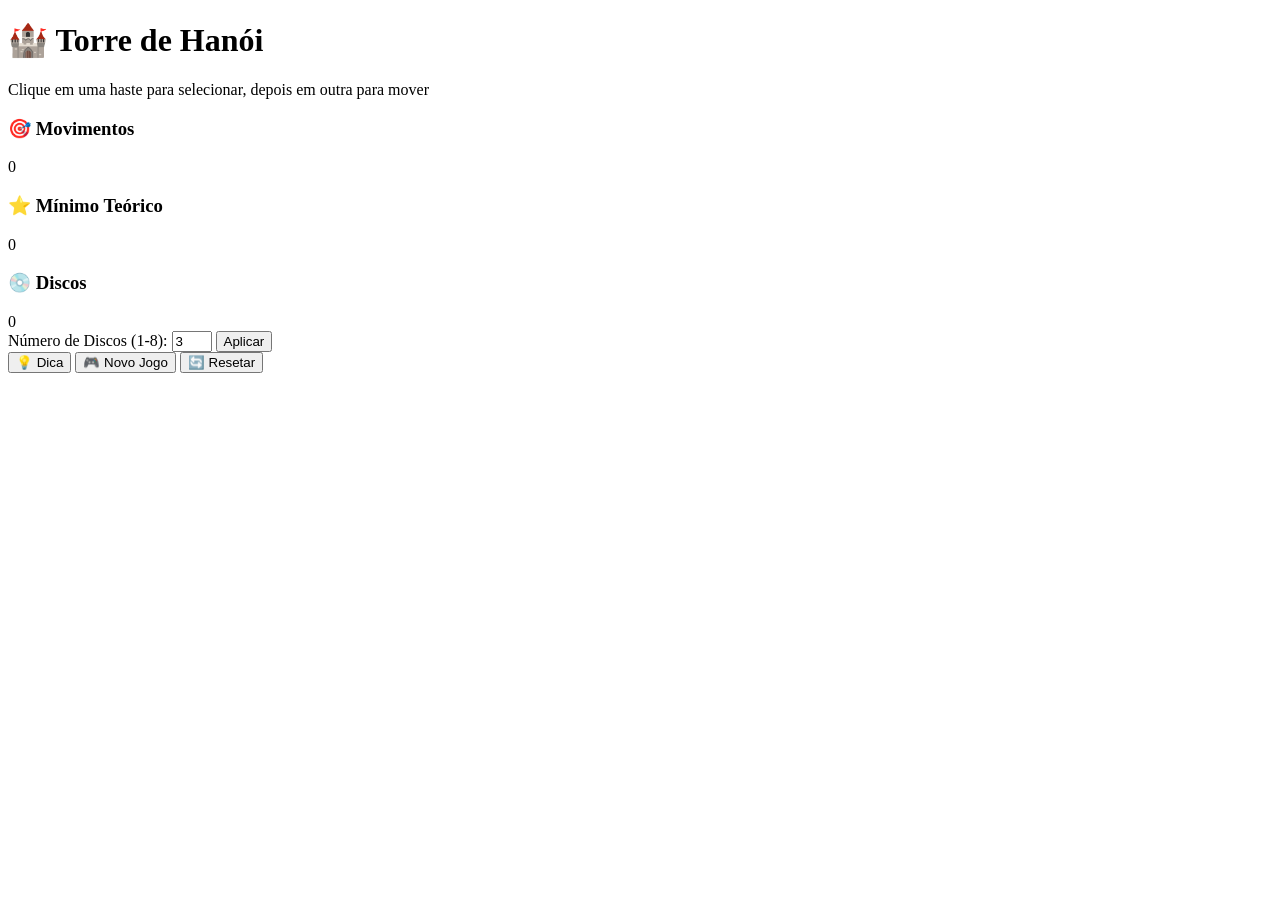
==== Torre de Hanói/PrototipoJSd/index.html @ 371239c7 "Create index.html" ====
<!DOCTYPE html>
<html lang="pt-br">
<head>
    <meta charset="UTF-8">
    <meta name="viewport" content="width=device-width, initial-scale=1.0">
    <title>Torre de Hanói - Jogo Interativo</title>
    <link rel="stylesheet" href="style.css">
</head>
<body>
    <div class="game-container">
        <h1>🏰 Torre de Hanói</h1>
        <div class="subtitle">Clique em uma haste para selecionar, depois em outra para mover</div>

        <div class="game-info">
            <div class="info-card">
                <h3>🎯 Movimentos</h3>
                <div class="value" id="moveCount">0</div>
            </div>
            <div class="info-card">
                <h3>⭐ Mínimo Teórico</h3>
                <div class="value" id="minMoves">0</div>
            </div>
            <div class="info-card">
                <h3>💿 Discos</h3>
                <div class="value" id="diskCount">0</div>
            </div>
        </div>

        <div class="disk-config">
            <div class="config-group">
                <label for="diskSelector">Número de Discos (1-8):</label>
                <input type="number" id="diskSelector" min="1" max="8" value="3">
                <button id="applyDiscsBtn" class="btn-apply">Aplicar</button>
            </div>
        </div>

        <div id="victoryArea"></div>

        <div class="hanoi-container" id="hanoiContainer">
            <!-- Hastes serão inseridas via JavaScript -->
        </div>

        <div class="controls">
            <button class="btn-hint" id="hintBtn">💡 Dica</button>
            <button class="btn-new" id="newGameBtn">🎮 Novo Jogo</button>
            <button class="btn-reset" id="resetGameBtn">🔄 Resetar</button>
        </div>

        <div id="messageArea" class="message-area"></div>
    </div>

    <script src="script.js"></script>
</body>
  </html>
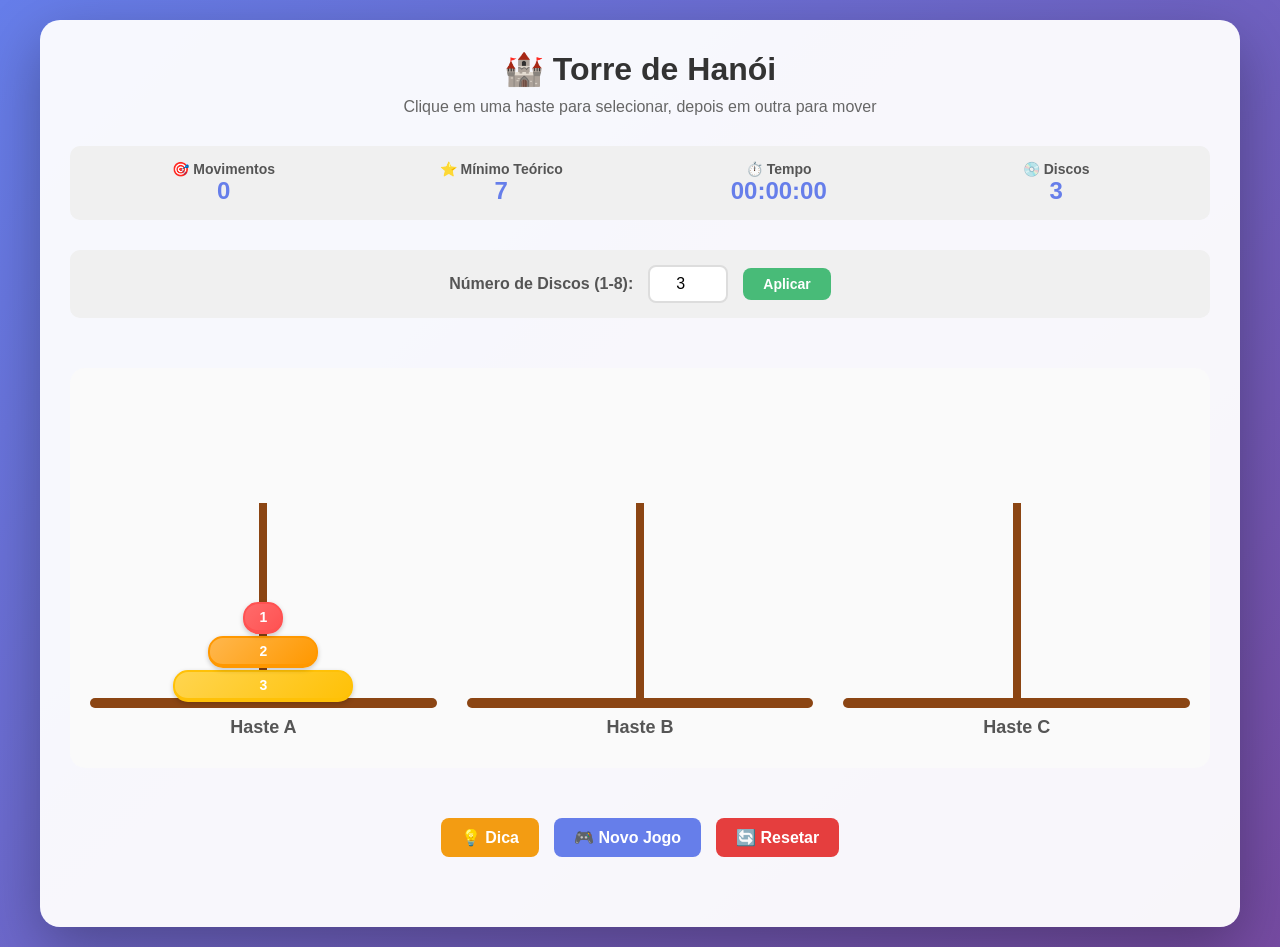
==== commit dd03ecdd: "Update index.html" ====
--- a/Torre de Hanói/PrototipoJSd/index.html
+++ b/Torre de Hanói/PrototipoJSd/index.html
@@ -12,18 +12,22 @@
         <div class="subtitle">Clique em uma haste para selecionar, depois em outra para mover</div>
 
         <div class="game-info">
-            <div class="info-card">
-                <h3>🎯 Movimentos</h3>
-                <div class="value" id="moveCount">0</div>
-            </div>
-            <div class="info-card">
-                <h3>⭐ Mínimo Teórico</h3>
-                <div class="value" id="minMoves">0</div>
-            </div>
-            <div class="info-card">
-                <h3>💿 Discos</h3>
-                <div class="value" id="diskCount">0</div>
-            </div>
+    <div class="info-card">
+        <h3>🎯 Movimentos</h3>
+        <div class="value" id="moveCount">0</div>
+    </div>
+    <div class="info-card">
+        <h3>⭐ Mínimo Teórico</h3>
+        <div class="value" id="minMoves">0</div>
+    </div>
+    <div class="info-card">
+        <h3>⏱️ Tempo</h3>
+        <div class="value" id="cronometro">00:00:00</div>
+    </div>
+    <div class="info-card">
+        <h3>💿 Discos</h3>
+        <div class="value" id="diskCount">0</div>
+    </div>
         </div>
 
         <div class="disk-config">
--- a/Torre de Hanói/PrototipoJSd/style.css
+++ b/Torre de Hanói/PrototipoJSd/style.css
@@ -0,0 +1,318 @@
+* {
+    margin: 0;
+    padding: 0;
+    box-sizing: border-box;
+}
+
+body {
+    font-family: 'Segoe UI', Tahoma, Geneva, Verdana, sans-serif;
+    background: linear-gradient(135deg, #667eea 0%, #764ba2 100%);
+    min-height: 100vh;
+    display: flex;
+    justify-content: center;
+    align-items: center;
+    padding: 20px;
+}
+
+.game-container {
+    background: rgba(255, 255, 255, 0.95);
+    border-radius: 20px;
+    padding: 30px;
+    box-shadow: 0 20px 60px rgba(0,0,0,0.3);
+    max-width: 1200px;
+    width: 100%;
+}
+
+h1 {
+    text-align: center;
+    color: #333;
+    margin-bottom: 10px;
+}
+
+.subtitle {
+    text-align: center;
+    color: #666;
+    margin-bottom: 30px;
+}
+
+.game-info {
+    display: flex;
+    justify-content: space-between;
+    align-items: center;
+    margin-bottom: 30px;
+    padding: 15px;
+    background: #f0f0f0;
+    border-radius: 10px;
+}
+
+.info-card {
+    text-align: center;
+    flex: 1;
+}
+
+.info-card h3 {
+    color: #555;
+    font-size: 14px;
+}
+
+.info-card .value {
+    font-size: 24px;
+    font-weight: bold;
+    color: #667eea;
+}
+
+.disk-config {
+    background: #f0f0f0;
+    padding: 15px;
+    border-radius: 10px;
+    margin-bottom: 20px;
+    text-align: center;
+}
+
+.config-group {
+    display: flex;
+    justify-content: center;
+    align-items: center;
+    gap: 15px;
+    flex-wrap: wrap;
+}
+
+.config-group label {
+    font-weight: bold;
+    color: #555;
+    font-size: 16px;
+}
+
+.config-group input {
+    padding: 8px 12px;
+    font-size: 16px;
+    border: 2px solid #ddd;
+    border-radius: 8px;
+    width: 80px;
+    text-align: center;
+}
+
+.config-group input:focus {
+    outline: none;
+    border-color: #667eea;
+}
+
+.btn-apply {
+    background: #48bb78;
+    color: white;
+    padding: 8px 20px;
+    font-size: 14px;
+}
+
+.btn-apply:hover {
+    background: #38a169;
+    transform: scale(1.05);
+}
+
+.victory-message {
+    text-align: center;
+    padding: 20px;
+    background: linear-gradient(135deg, #667eea, #764ba2);
+    color: white;
+    border-radius: 10px;
+    margin-bottom: 20px;
+    animation: pulse 0.5s ease;
+}
+
+@keyframes pulse {
+    0% { transform: scale(0.95); }
+    100% { transform: scale(1); }
+}
+
+.hanoi-container {
+    display: flex;
+    justify-content: space-around;
+    align-items: flex-end;
+    gap: 30px;
+    margin: 50px 0;
+    padding: 20px;
+    background: #fafafa;
+    border-radius: 15px;
+    min-height: 400px;
+    position: relative;
+}
+
+.peg {
+    flex: 1;
+    display: flex;
+    flex-direction: column;
+    align-items: center;
+    cursor: pointer;
+    transition: transform 0.2s;
+    position: relative;
+    height: 300px;
+}
+
+.peg:hover {
+    transform: translateY(-5px);
+}
+
+.peg.selected {
+    transform: translateY(-5px);
+}
+
+.peg.selected .peg-base {
+    box-shadow: 0 0 20px rgba(102, 126, 234, 0.8);
+}
+
+.peg-base {
+    width: 100%;
+    height: 10px;
+    background: #8B4513;
+    border-radius: 5px;
+    position: absolute;
+    bottom: 40px;
+    z-index: 1;
+}
+
+.peg-stick {
+    width: 8px;
+    height: 200px;
+    background: #8B4513;
+    position: absolute;
+    bottom: 45px;
+    z-index: 1;
+}
+
+.disks-container {
+    display: flex;
+    flex-direction: column-reverse;
+    align-items: center;
+    justify-content: flex-start;
+    position: absolute;
+    bottom: 45px;
+    width: 100%;
+    z-index: 2;
+}
+
+.disk {
+    height: 32px;
+    border-radius: 15px;
+    margin: 1px 0;
+    transition: all 0.3s ease;
+    box-shadow: 0 2px 5px rgba(0,0,0,0.2);
+    color: white;
+    display: flex;
+    align-items: center;
+    justify-content: center;
+    font-size: 14px;
+    font-weight: bold;
+    position: relative;
+    z-index: 2;
+}
+
+.disk:hover {
+    transform: scale(1.02);
+    filter: brightness(1.1);
+    box-shadow: 0 4px 10px rgba(0,0,0,0.3);
+}
+
+.peg-label {
+    position: absolute;
+    bottom: 10px;
+    font-weight: bold;
+    color: #555;
+    font-size: 18px;
+    z-index: 3;
+}
+
+.controls {
+    display: flex;
+    gap: 15px;
+    justify-content: center;
+    margin-top: 20px;
+}
+
+button {
+    padding: 10px 20px;
+    font-size: 16px;
+    border: none;
+    border-radius: 8px;
+    cursor: pointer;
+    transition: all 0.2s;
+    font-weight: bold;
+}
+
+.btn-hint {
+    background: #f39c12;
+    color: white;
+}
+
+.btn-hint:hover {
+    background: #e67e22;
+    transform: scale(1.05);
+}
+
+.btn-new {
+    background: #667eea;
+    color: white;
+}
+
+.btn-new:hover {
+    background: #5a67d8;
+    transform: scale(1.05);
+}
+
+.btn-reset {
+    background: #e53e3e;
+    color: white;
+}
+
+.btn-reset:hover {
+    background: #c53030;
+    transform: scale(1.05);
+}
+
+.message-area {
+    text-align: center;
+    margin-top: 20px;
+    padding: 10px;
+    border-radius: 8px;
+    font-weight: bold;
+}
+
+.error-message {
+    background: #fed7d7;
+    color: #c53030;
+}
+
+.success-message {
+    background: #c6f6d5;
+    color: #22543d;
+}
+
+.hint-message {
+    background: #fff3cd;
+    color: #856404;
+    border-left: 4px solid #f39c12;
+    animation: slideIn 0.3s ease;
+}
+
+@keyframes slideIn {
+    from {
+        opacity: 0;
+        transform: translateY(-10px);
+    }
+    to {
+        opacity: 1;
+        transform: translateY(0);
+    }
+}
+
+@media (max-width: 768px) {
+    .disk {
+        font-size: 10px;
+        height: 28px;
+    }
+    .hanoi-container {
+        gap: 15px;
+    }
+    .peg-label {
+        font-size: 14px;
+    }
+  }
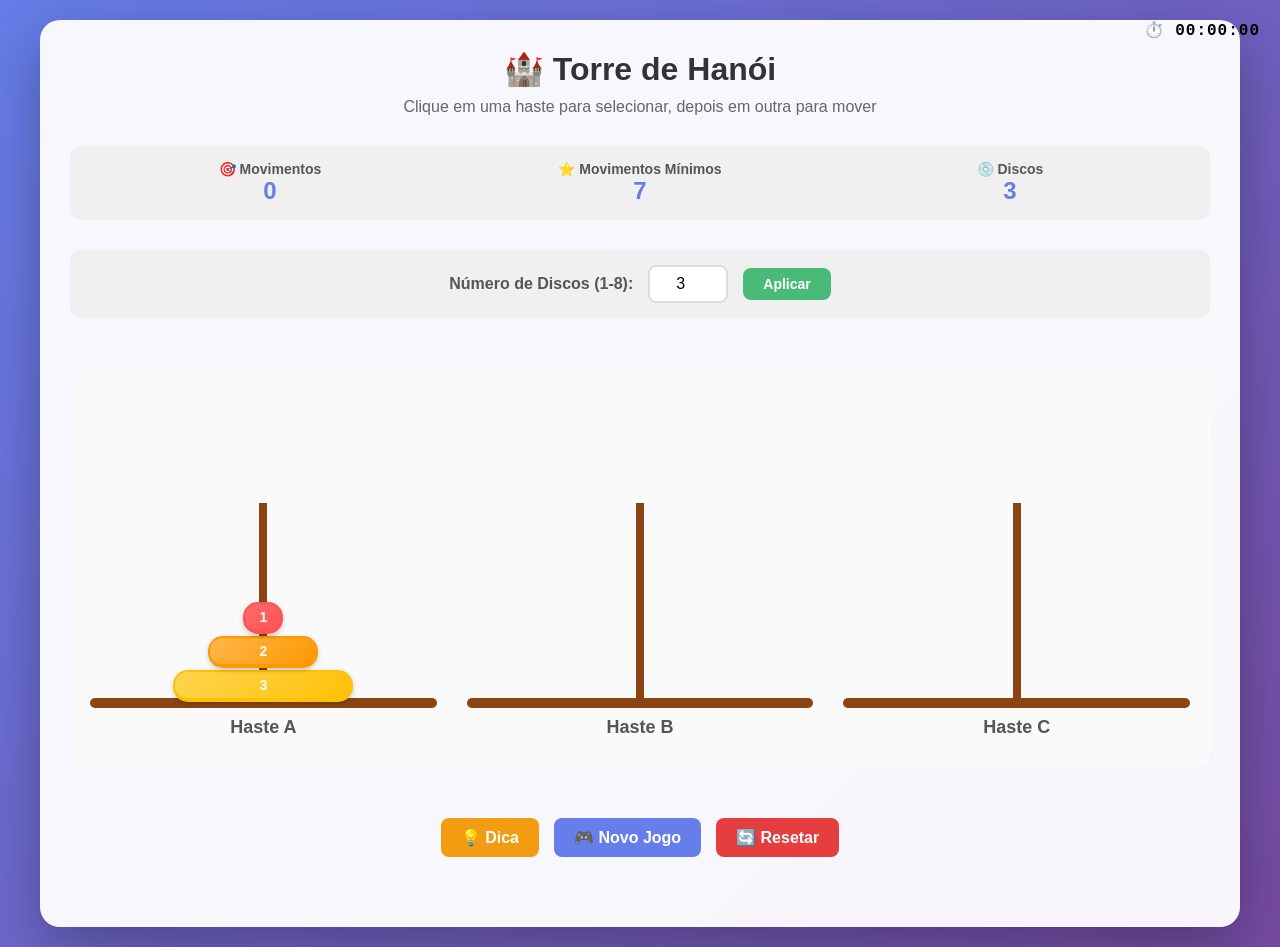
==== commit ab7325bc: "Update index.html" ====
--- a/Torre de Hanói/PrototipoJSd/index.html
+++ b/Torre de Hanói/PrototipoJSd/index.html
@@ -3,31 +3,28 @@
 <head>
     <meta charset="UTF-8">
     <meta name="viewport" content="width=device-width, initial-scale=1.0">
-    <title>Torre de Hanói - Jogo Interativo</title>
+    <title>Torre de Hanói - Dica Inteligente</title>
     <link rel="stylesheet" href="style.css">
 </head>
 <body>
     <div class="game-container">
         <h1>🏰 Torre de Hanói</h1>
+        <div class="timer-float" id="cronometro">00:00:00</div>
         <div class="subtitle">Clique em uma haste para selecionar, depois em outra para mover</div>
 
         <div class="game-info">
-    <div class="info-card">
-        <h3>🎯 Movimentos</h3>
-        <div class="value" id="moveCount">0</div>
-    </div>
-    <div class="info-card">
-        <h3>⭐ Mínimo Teórico</h3>
-        <div class="value" id="minMoves">0</div>
-    </div>
-    <div class="info-card">
-        <h3>⏱️ Tempo</h3>
-        <div class="value" id="cronometro">00:00:00</div>
-    </div>
-    <div class="info-card">
-        <h3>💿 Discos</h3>
-        <div class="value" id="diskCount">0</div>
-    </div>
+            <div class="info-card">
+                <h3>🎯 Movimentos</h3>
+                <div class="value" id="moveCount">0</div>
+            </div>
+            <div class="info-card">
+                <h3>⭐ Movimentos Mínimos</h3>
+                <div class="value" id="minMoves">0</div>
+            </div>
+            <div class="info-card">
+                <h3>💿 Discos</h3>
+                <div class="value" id="diskCount">0</div>
+            </div>
         </div>
 
         <div class="disk-config">
@@ -41,7 +38,6 @@
         <div id="victoryArea"></div>
 
         <div class="hanoi-container" id="hanoiContainer">
-            <!-- Hastes serão inseridas via JavaScript -->
         </div>
 
         <div class="controls">
@@ -55,5 +51,4 @@
 
     <script src="script.js"></script>
 </body>
-  </html>
-  
+</html>
--- a/Torre de Hanói/PrototipoJSd/style.css
+++ b/Torre de Hanói/PrototipoJSd/style.css
@@ -137,6 +137,12 @@
     position: relative;
 }
 
+#cronometro {
+    font-family: 'Courier New', monospace;
+    font-weight: bold;
+    letter-spacing: 1px;
+}
+
 .peg {
     flex: 1;
     display: flex;
